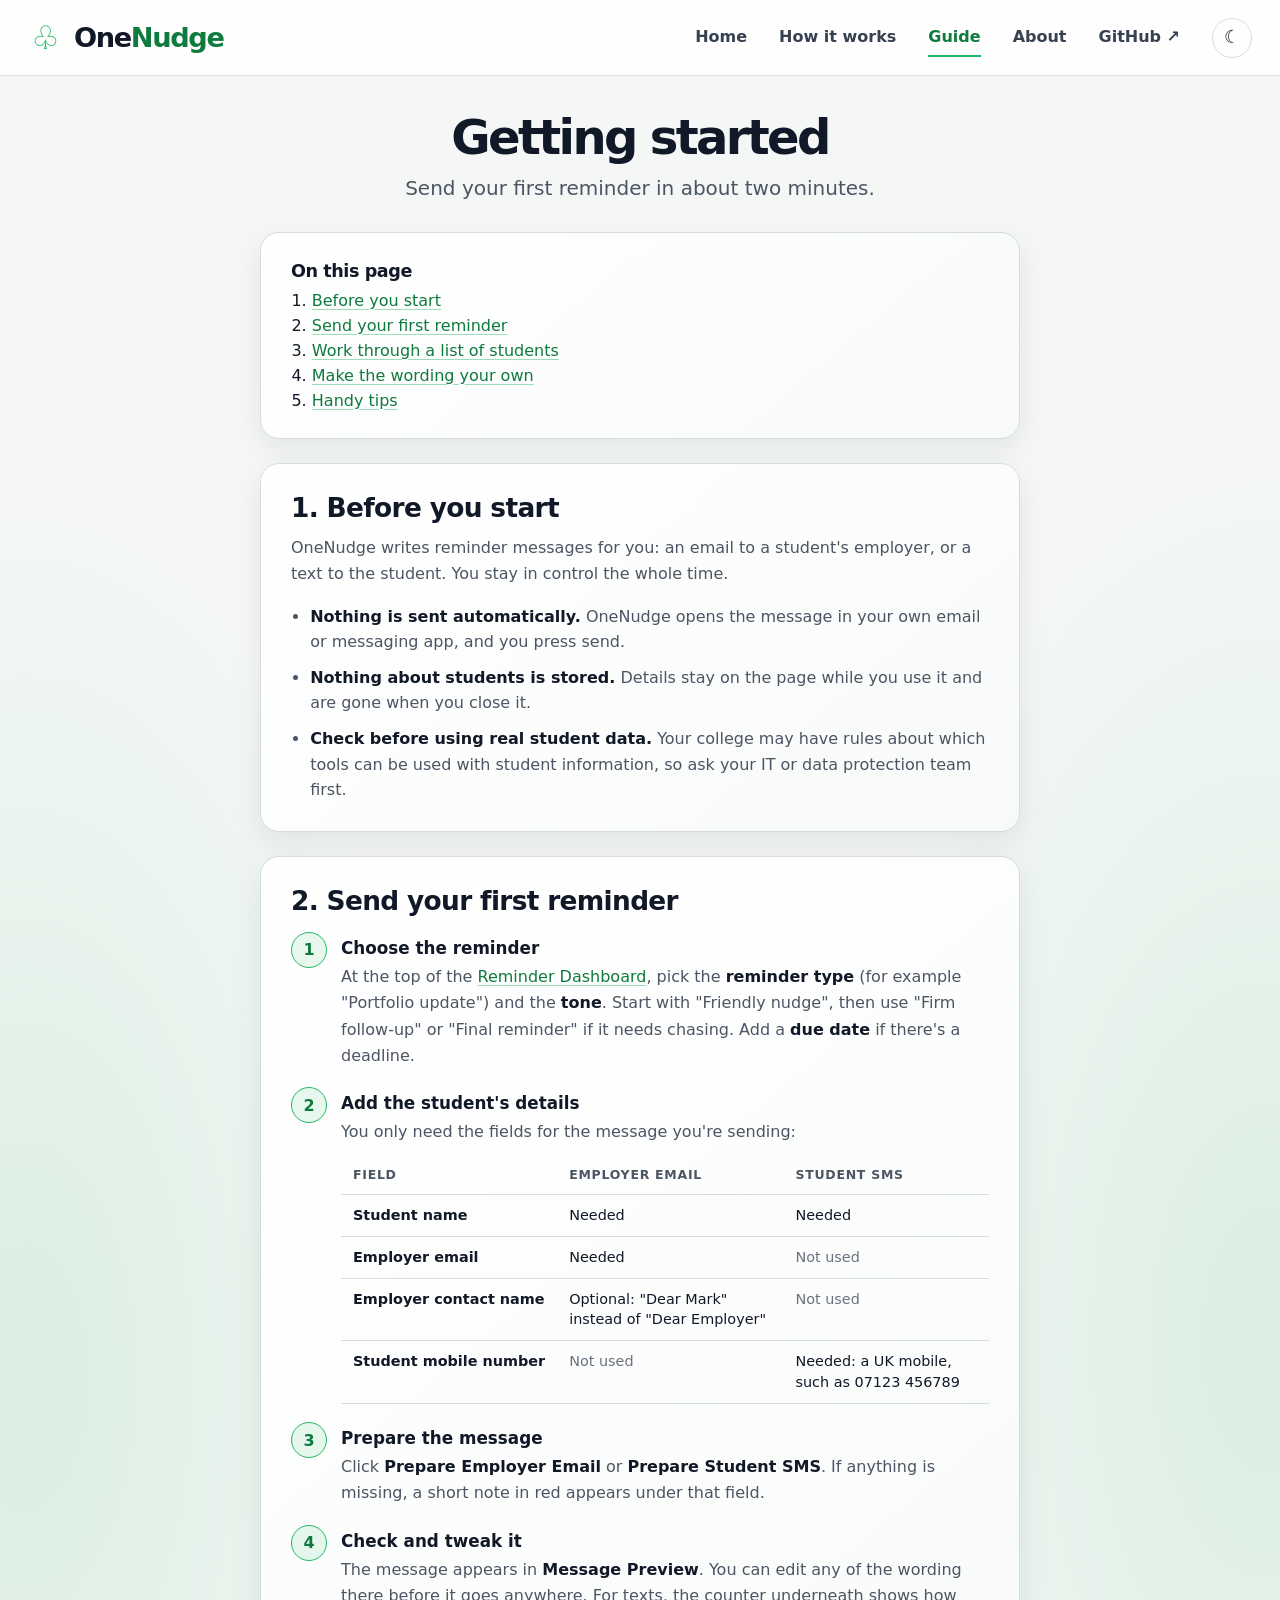
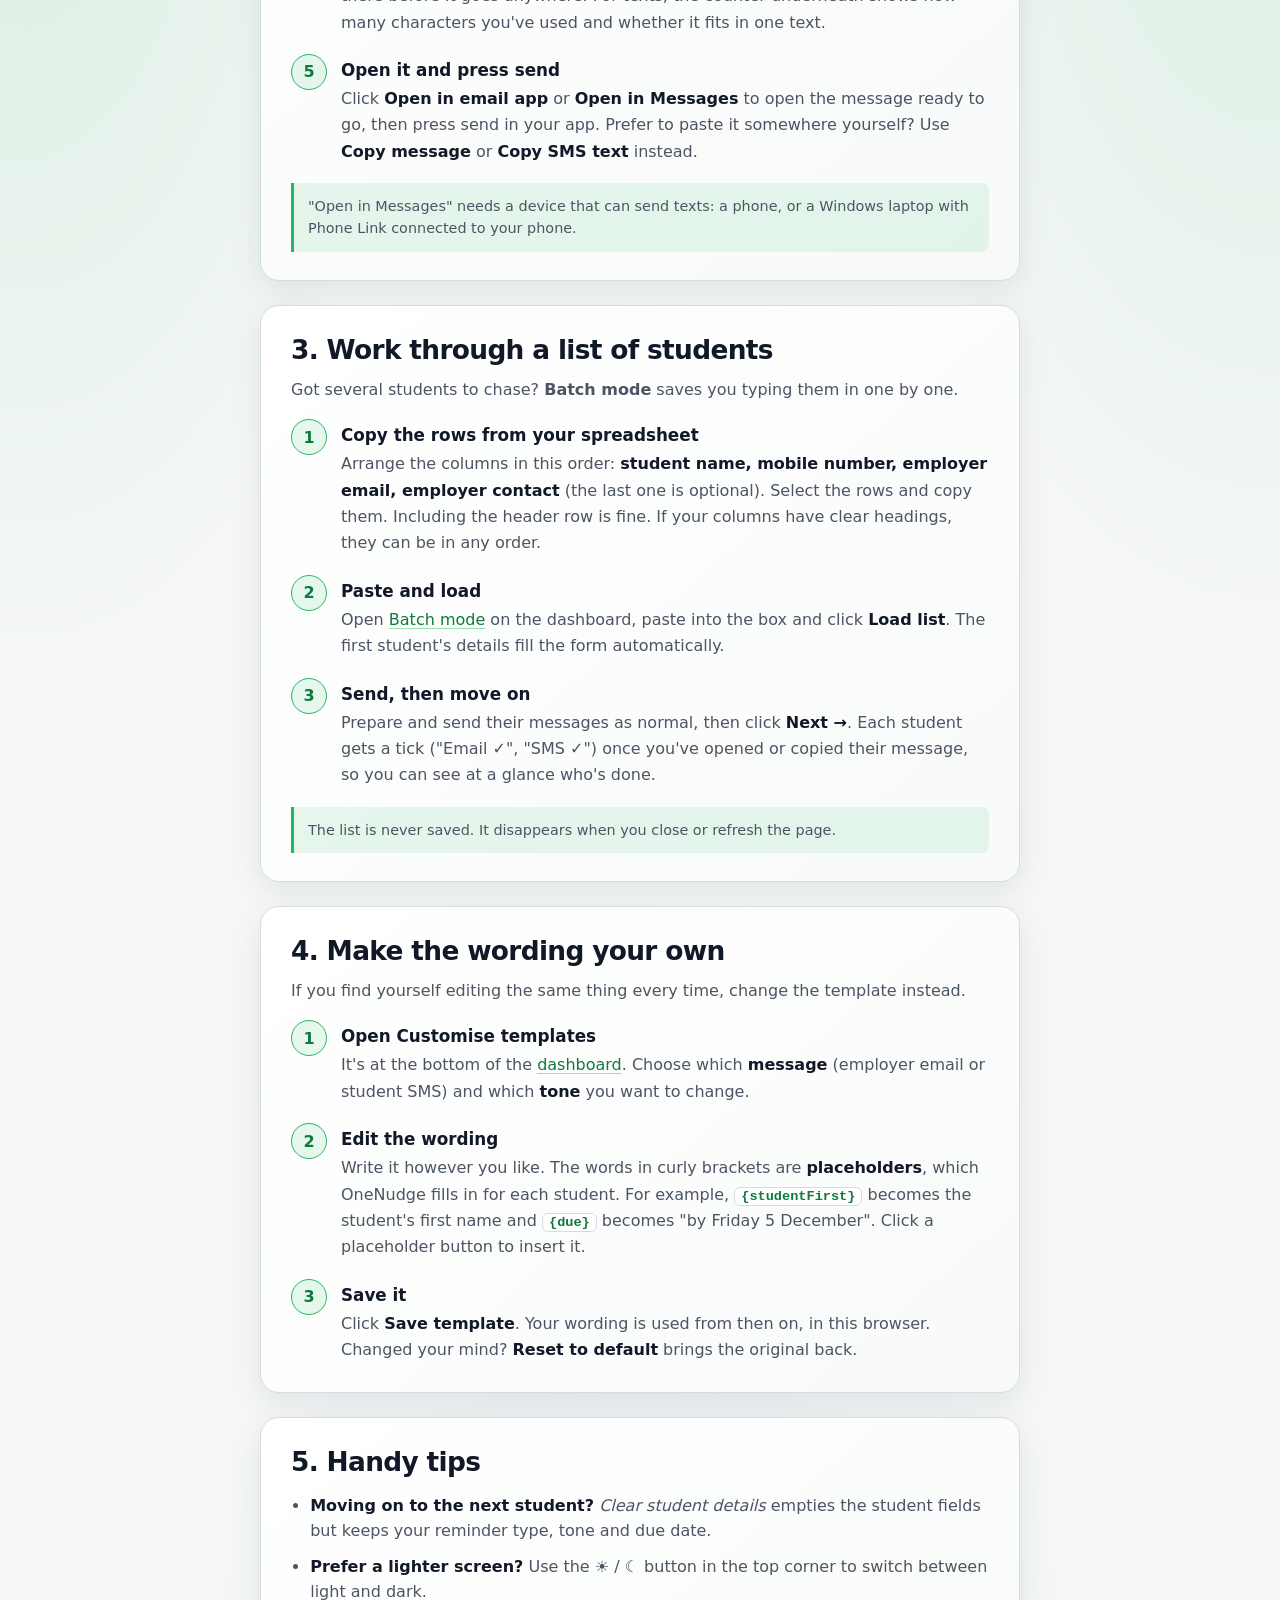
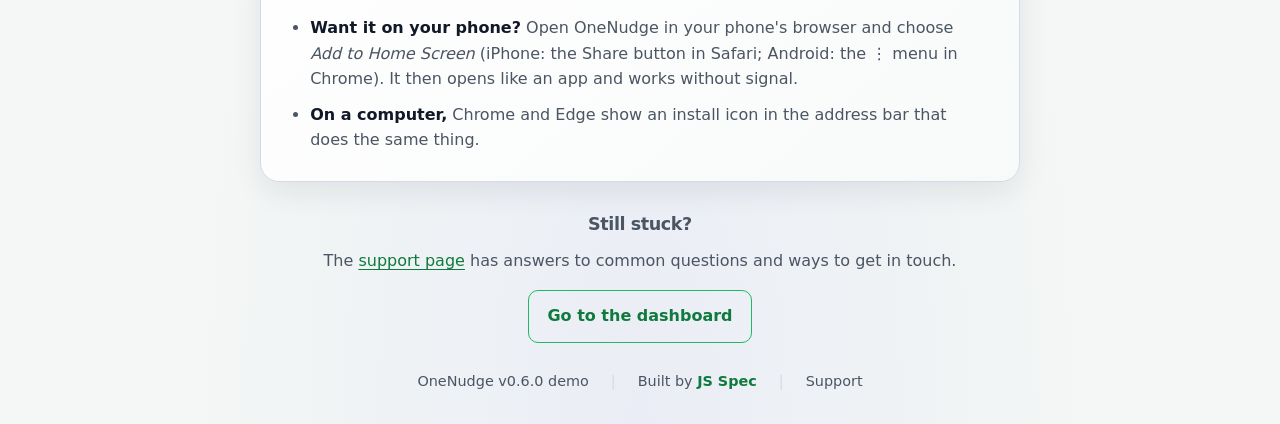
==== guide.html @ 871d06f9 "feat: add getting started guide for new users (v0.6.0) - New guide.html: before you start, sending a" ====
<!DOCTYPE html>
<html lang="en">
<head>
  <meta charset="UTF-8">
  <meta name="viewport" content="width=device-width, initial-scale=1.0">
  <title>Getting started | OneNudge</title>
  <meta name="description" content="A quick guide to OneNudge: send your first apprenticeship reminder in about two minutes.">
  <meta name="theme-color" content="#0c0e14">

  <link rel="icon" href="favicon.svg" type="image/svg+xml">
  <link rel="icon" href="favicon-32.png" sizes="32x32" type="image/png">
  <link rel="apple-touch-icon" href="apple-touch-icon.png">
  <link rel="manifest" href="manifest.webmanifest">

  <script>
    try {
      const theme = localStorage.getItem("onenudge.theme");
      if (theme === "light" || theme === "dark") document.documentElement.dataset.theme = theme;
    } catch {}
  </script>
  <link rel="stylesheet" href="style.css">
  <script src="common.js" defer></script>
</head>
<body>
  <a class="skip-link" href="#main">Skip to content</a>

  <header class="site-header">
    <a class="brand" href="index.html" aria-label="OneNudge home"><span class="brand-icon" aria-hidden="true">♧</span><span>One<span class="accent">Nudge</span></span></a>
    <nav aria-label="Main navigation">
      <a class="nav-link" href="index.html">Home</a>
      <a class="nav-link" href="index.html#how-it-works">How it works</a>
      <a class="nav-link active" href="guide.html" aria-current="page">Guide</a>
      <a class="nav-link" href="index.html#about">About</a>
      <a class="nav-link" href="https://github.com/Jessplayz2021/OneNudge" target="_blank" rel="noopener noreferrer">GitHub ↗</a>
      <button type="button" class="theme-toggle" id="themeToggle" aria-label="Switch to light mode" title="Switch to light mode"><span id="themeIcon" aria-hidden="true">☀&#xFE0E;</span></button>
    </nav>
  </header>

  <main id="main" class="support-page">
    <section class="hero hero-small" aria-labelledby="guide-title">
      <h1 id="guide-title">Getting started</h1>
      <p>Send your first reminder in about two minutes.</p>
    </section>

    <div class="support-content">
      <nav class="reminder-card toc" aria-labelledby="toc-heading">
        <h2 id="toc-heading">On this page</h2>
        <ol>
          <li><a href="#before">Before you start</a></li>
          <li><a href="#first-reminder">Send your first reminder</a></li>
          <li><a href="#batch">Work through a list of students</a></li>
          <li><a href="#templates">Make the wording your own</a></li>
          <li><a href="#tips">Handy tips</a></li>
        </ol>
      </nav>

      <section class="reminder-card guide-section" id="before" aria-labelledby="before-heading">
        <h2 id="before-heading">1. Before you start</h2>
        <p class="support-text">OneNudge writes reminder messages for you: an email to a student's employer, or a text to the student. You stay in control the whole time.</p>
        <ul class="guide-points">
          <li><strong>Nothing is sent automatically.</strong> OneNudge opens the message in your own email or messaging app, and you press send.</li>
          <li><strong>Nothing about students is stored.</strong> Details stay on the page while you use it and are gone when you close it.</li>
          <li><strong>Check before using real student data.</strong> Your college may have rules about which tools can be used with student information, so ask your IT or data protection team first.</li>
        </ul>
      </section>

      <section class="reminder-card guide-section" id="first-reminder" aria-labelledby="first-heading">
        <h2 id="first-heading">2. Send your first reminder</h2>
        <ol class="guide-steps">
          <li>
            <h3>Choose the reminder</h3>
            <p>At the top of the <a href="index.html#dashboard">Reminder Dashboard</a>, pick the <strong>reminder type</strong> (for example "Portfolio update") and the <strong>tone</strong>. Start with "Friendly nudge", then use "Firm follow-up" or "Final reminder" if it needs chasing. Add a <strong>due date</strong> if there's a deadline.</p>
          </li>
          <li>
            <h3>Add the student's details</h3>
            <p>You only need the fields for the message you're sending:</p>
            <div class="table-wrap">
              <table class="guide-table">
                <thead>
                  <tr><th scope="col">Field</th><th scope="col">Employer email</th><th scope="col">Student SMS</th></tr>
                </thead>
                <tbody>
                  <tr><th scope="row">Student name</th><td>Needed</td><td>Needed</td></tr>
                  <tr><th scope="row">Employer email</th><td>Needed</td><td class="muted-cell">Not used</td></tr>
                  <tr><th scope="row">Employer contact name</th><td>Optional: "Dear Mark" instead of "Dear Employer"</td><td class="muted-cell">Not used</td></tr>
                  <tr><th scope="row">Student mobile number</th><td class="muted-cell">Not used</td><td>Needed: a UK mobile, such as 07123 456789</td></tr>
                </tbody>
              </table>
            </div>
          </li>
          <li>
            <h3>Prepare the message</h3>
            <p>Click <strong>Prepare Employer Email</strong> or <strong>Prepare Student SMS</strong>. If anything is missing, a short note in red appears under that field.</p>
          </li>
          <li>
            <h3>Check and tweak it</h3>
            <p>The message appears in <strong>Message Preview</strong>. You can edit any of the wording there before it goes anywhere. For texts, the counter underneath shows how many characters you've used and whether it fits in one text.</p>
          </li>
          <li>
            <h3>Open it and press send</h3>
            <p>Click <strong>Open in email app</strong> or <strong>Open in Messages</strong> to open the message ready to go, then press send in your app. Prefer to paste it somewhere yourself? Use <strong>Copy message</strong> or <strong>Copy SMS text</strong> instead.</p>
          </li>
        </ol>
        <p class="guide-note">"Open in Messages" needs a device that can send texts: a phone, or a Windows laptop with Phone Link connected to your phone.</p>
      </section>

      <section class="reminder-card guide-section" id="batch" aria-labelledby="batch-heading">
        <h2 id="batch-heading">3. Work through a list of students</h2>
        <p class="support-text">Got several students to chase? <strong>Batch mode</strong> saves you typing them in one by one.</p>
        <ol class="guide-steps">
          <li>
            <h3>Copy the rows from your spreadsheet</h3>
            <p>Arrange the columns in this order: <strong>student name, mobile number, employer email, employer contact</strong> (the last one is optional). Select the rows and copy them. Including the header row is fine. If your columns have clear headings, they can be in any order.</p>
          </li>
          <li>
            <h3>Paste and load</h3>
            <p>Open <a href="index.html#batch">Batch mode</a> on the dashboard, paste into the box and click <strong>Load list</strong>. The first student's details fill the form automatically.</p>
          </li>
          <li>
            <h3>Send, then move on</h3>
            <p>Prepare and send their messages as normal, then click <strong>Next →</strong>. Each student gets a tick ("Email ✓", "SMS ✓") once you've opened or copied their message, so you can see at a glance who's done.</p>
          </li>
        </ol>
        <p class="guide-note">The list is never saved. It disappears when you close or refresh the page.</p>
      </section>

      <section class="reminder-card guide-section" id="templates" aria-labelledby="templates-heading">
        <h2 id="templates-heading">4. Make the wording your own</h2>
        <p class="support-text">If you find yourself editing the same thing every time, change the template instead.</p>
        <ol class="guide-steps">
          <li>
            <h3>Open Customise templates</h3>
            <p>It's at the bottom of the <a href="index.html#templates">dashboard</a>. Choose which <strong>message</strong> (employer email or student SMS) and which <strong>tone</strong> you want to change.</p>
          </li>
          <li>
            <h3>Edit the wording</h3>
            <p>Write it however you like. The words in curly brackets are <strong>placeholders</strong>, which OneNudge fills in for each student. For example, <code>{studentFirst}</code> becomes the student's first name and <code>{due}</code> becomes "by Friday 5 December". Click a placeholder button to insert it.</p>
          </li>
          <li>
            <h3>Save it</h3>
            <p>Click <strong>Save template</strong>. Your wording is used from then on, in this browser. Changed your mind? <strong>Reset to default</strong> brings the original back.</p>
          </li>
        </ol>
      </section>

      <section class="reminder-card guide-section" id="tips" aria-labelledby="tips-heading">
        <h2 id="tips-heading">5. Handy tips</h2>
        <ul class="guide-points">
          <li><strong>Moving on to the next student?</strong> <em>Clear student details</em> empties the student fields but keeps your reminder type, tone and due date.</li>
          <li><strong>Prefer a lighter screen?</strong> Use the ☀&#xFE0E; / ☾&#xFE0E; button in the top corner to switch between light and dark.</li>
          <li><strong>Want it on your phone?</strong> Open OneNudge in your phone's browser and choose <em>Add to Home Screen</em> (iPhone: the Share button in Safari; Android: the ⋮ menu in Chrome). It then opens like an app and works without signal.</li>
          <li><strong>On a computer,</strong> Chrome and Edge show an install icon in the address bar that does the same thing.</li>
        </ul>
      </section>

      <section class="support-quiet" aria-labelledby="stuck-heading">
        <h2 id="stuck-heading">Still stuck?</h2>
        <p>The <a href="support.html">support page</a> has answers to common questions and ways to get in touch.</p>
        <p><a class="secondary-button guide-cta" href="index.html#dashboard">Go to the dashboard</a></p>
      </section>
    </div>
  </main>

  <footer><span>OneNudge v0.6.0 demo</span><span class="footer-divider" aria-hidden="true">|</span><span>Built by <a href="https://jsspec.uk" target="_blank" rel="noopener noreferrer">JS Spec</a></span><span class="footer-divider" aria-hidden="true">|</span><a class="footer-quiet" href="support.html">Support</a></footer>
</body>
</html>
---- style.css ----
/* ---------- Theme tokens ---------- */
:root {
  color-scheme: dark;
  --bg: #0c0e14;
  --surface-2: #1d222d;
  --text: #f7f9fc;
  --muted: #aeb6c6;
  --line: #343c4b;
  --input-border: #515968;
  --placeholder: #8d96a7;
  --accent: #7bf3a2;          /* icons, borders, decoration */
  --accent-strong: #4ce68d;
  --accent-text: #7bf3a2;     /* accent used as text: must stay readable */
  --accent-soft: rgba(123, 243, 162, .12);
  --error: #ff8f8f;
  --error-soft: rgba(255, 143, 143, .14);
  --header-bg: rgba(12, 14, 20, .85);
  --header-line: #303441;
  --nav-text: #d5dae4;
  --card-bg: linear-gradient(140deg, rgba(29, 34, 45, .97), rgba(14, 17, 24, .97));
  --card-shadow: 0 16px 50px rgba(0, 0, 0, .23);
  --glow-green: rgba(30, 177, 98, .14);
  --glow-purple: rgba(65, 41, 102, .16);
  --focus-ring: #ffffff;
  --button-text: #07180f;
  --radius: 19px;
}

/* Light theme: chosen with the toggle, or following the system when nothing is chosen. */
:root[data-theme="light"] {
  color-scheme: light;
  --bg: #f4f7f5;
  --surface-2: #ffffff;
  --text: #111827;
  --muted: #4b5563;
  --line: #d5dbe3;
  --input-border: #9aa3b2;
  --placeholder: #6b7280;
  --accent: #22b863;
  --accent-strong: #16a34a;
  --accent-text: #0f7a3d;
  --accent-soft: rgba(34, 184, 99, .1);
  --error: #b42318;
  --error-soft: rgba(180, 35, 24, .12);
  --header-bg: rgba(255, 255, 255, .88);
  --header-line: #dfe4ea;
  --nav-text: #374151;
  --card-bg: linear-gradient(140deg, #ffffff, #f8faf9);
  --card-shadow: 0 10px 30px rgba(15, 23, 42, .08);
  --glow-green: rgba(30, 177, 98, .12);
  --glow-purple: rgba(99, 102, 241, .07);
  --focus-ring: #111827;
}
@media (prefers-color-scheme: light) {
  :root:not([data-theme="dark"]) {
    color-scheme: light;
    --bg: #f4f7f5;
    --surface-2: #ffffff;
    --text: #111827;
    --muted: #4b5563;
    --line: #d5dbe3;
    --input-border: #9aa3b2;
    --placeholder: #6b7280;
    --accent: #22b863;
    --accent-strong: #16a34a;
    --accent-text: #0f7a3d;
    --accent-soft: rgba(34, 184, 99, .1);
    --error: #b42318;
    --error-soft: rgba(180, 35, 24, .12);
    --header-bg: rgba(255, 255, 255, .88);
    --header-line: #dfe4ea;
    --nav-text: #374151;
    --card-bg: linear-gradient(140deg, #ffffff, #f8faf9);
    --card-shadow: 0 10px 30px rgba(15, 23, 42, .08);
    --glow-green: rgba(30, 177, 98, .12);
    --glow-purple: rgba(99, 102, 241, .07);
    --focus-ring: #111827;
  }
}

/* ---------- Base ---------- */
* { box-sizing: border-box; }
[hidden] { display: none !important; }
html { scroll-behavior: smooth; }
body {
  margin: 0; min-height: 100vh; color: var(--text);
  font-family: Inter, ui-sans-serif, system-ui, -apple-system, "Segoe UI", sans-serif;
  background:
    radial-gradient(ellipse 40% 30% at 2% 38%, var(--glow-green), transparent 80%),
    radial-gradient(ellipse 42% 30% at 99% 37%, var(--glow-green), transparent 80%),
    radial-gradient(ellipse 45% 40% at 50% 100%, var(--glow-purple), transparent 80%),
    var(--bg);
}
a { color: inherit; text-decoration: none; }
:focus-visible { outline: 3px solid var(--focus-ring); outline-offset: 3px; }
.visually-hidden { position: absolute; width: 1px; height: 1px; padding: 0; margin: -1px; overflow: hidden; clip: rect(0 0 0 0); white-space: nowrap; border: 0; }
.skip-link { position: absolute; left: 16px; top: -60px; z-index: 10; padding: 10px 16px; border-radius: 10px; background: var(--accent-strong); color: var(--button-text); font-weight: 700; }
.skip-link:focus { top: 12px; }

/* ---------- Header ---------- */
.site-header { display: flex; justify-content: space-between; align-items: center; gap: 20px; min-height: 76px; padding: 15px max(28px, calc((100vw - 1440px) / 2)); border-bottom: 1px solid var(--header-line); background: var(--header-bg); }
.brand { display: flex; align-items: center; gap: 12px; font-size: 1.7rem; font-weight: 800; letter-spacing: -.05em; }
.brand-icon { display: grid; place-items: center; color: var(--accent); font-size: 2rem; width: 34px; }
.accent { color: var(--accent-text); }
nav { display: flex; align-items: center; flex-wrap: wrap; gap: clamp(14px, 3vw, 32px); }
.nav-link { color: var(--nav-text); font-weight: 600; padding: 9px 0; border-bottom: 2px solid transparent; transition: color .2s, border-color .2s; }
.nav-link:hover, .nav-link:focus-visible, .nav-link.active { color: var(--accent-text); border-color: var(--accent); }
.theme-toggle { display: grid; place-items: center; width: 40px; height: 40px; border: 1px solid var(--line); border-radius: 50%; background: transparent; color: var(--text); font-size: 1.1rem; cursor: pointer; transition: border-color .2s, background .2s; }
.theme-toggle:hover { border-color: var(--accent); background: var(--accent-soft); }

/* ---------- Hero ---------- */
main { padding: 32px 22px 10px; }
.hero { text-align: center; margin: 0 auto 36px; }
.hero-icon { color: var(--accent); font-size: 3.6rem; line-height: 1.2; opacity: .85; }
h1 { font-size: clamp(2.8rem, 6vw, 4.1rem); letter-spacing: -.055em; margin: 3px 0 4px; line-height: 1.1; }
.hero p { color: var(--muted); font-size: clamp(1rem, 2vw, 1.25rem); margin: 12px 0 0; }

/* ---------- Cards ---------- */
.dashboard { max-width: 940px; margin: 0 auto; display: grid; gap: 24px; }
.reminder-card { background: var(--card-bg); border: 1px solid var(--line); border-radius: var(--radius); padding: 28px 30px; box-shadow: var(--card-shadow); scroll-margin-top: 16px; }
.main-card { border-color: color-mix(in srgb, var(--accent) 60%, transparent); box-shadow: 0 0 0 1px var(--accent-soft), var(--card-shadow); }
.preview-card { border-color: color-mix(in srgb, var(--accent) 35%, transparent); }
.card-heading { display: flex; align-items: center; gap: 20px; margin-bottom: 26px; }
.card-icon { flex: 0 0 70px; height: 70px; border: 1px solid var(--accent-strong); color: var(--accent-text); border-radius: 16px; display: grid; place-items: center; font-size: 2rem; background: var(--accent-soft); }
h2, .card-title { display: block; margin: 0 0 5px; font-size: clamp(1.35rem, 3vw, 1.65rem); font-weight: 700; letter-spacing: -.025em; }
h3 { margin: 0 0 12px; font-size: 1.15rem; }
.card-heading p, .card-text { display: block; margin: 0; color: var(--muted); line-height: 1.5; }

/* Collapsible cards (batch mode, templates) */
.collapsible > summary { list-style: none; cursor: pointer; position: relative; padding-right: 40px; border-radius: 12px; }
.collapsible > summary::-webkit-details-marker { display: none; }
.collapsible > summary .card-heading { margin-bottom: 0; }
.collapsible > summary::after { content: "▾"; position: absolute; right: 6px; top: 50%; transform: translateY(-50%); color: var(--muted); font-size: 1.3rem; transition: transform .2s; }
.collapsible[open] > summary::after { transform: translateY(-50%) rotate(180deg); }
.collapsible-body { margin-top: 26px; display: grid; gap: 18px; }

/* ---------- Form ---------- */
fieldset { border: 0; margin: 0; padding: 0; min-width: 0; }
.options { display: grid; grid-template-columns: repeat(3, minmax(0, 1fr)); gap: 22px; margin-bottom: 22px; padding-bottom: 22px; border-bottom: 1px solid var(--line); }
.options-2 { grid-template-columns: repeat(2, minmax(0, 1fr)); margin-bottom: 0; padding-bottom: 0; border-bottom: 0; }
.fields { display: grid; grid-template-columns: repeat(2, minmax(0, 1fr)); gap: 22px; }
.field { display: flex; flex-direction: column; gap: 9px; }
label { font-weight: 650; font-size: .96rem; }
.optional { color: var(--muted); font-weight: 500; }
input, select, textarea { width: 100%; min-height: 50px; padding: 13px 15px; border-radius: 10px; background: var(--surface-2); border: 1px solid var(--input-border); color: var(--text); font: inherit; transition: border-color .2s, box-shadow .2s; }
textarea { resize: vertical; line-height: 1.6; }
select { cursor: pointer; }
input::placeholder, textarea::placeholder { color: var(--placeholder); }
input:focus, select:focus, textarea:focus { border-color: var(--accent); outline: 2px solid var(--accent); outline-offset: 1px; box-shadow: 0 0 0 4px var(--accent-soft); }
[aria-invalid="true"] { border-color: var(--error); }
[aria-invalid="true"]:focus { outline-color: var(--error); box-shadow: 0 0 0 4px var(--error-soft); }
.field-error { margin: 0; color: var(--error); font-size: .86rem; line-height: 1.4; }
.hint { margin: 0; color: var(--muted); font-size: .88rem; line-height: 1.5; }

/* ---------- Buttons ---------- */
.button-row { display: grid; grid-template-columns: repeat(2, minmax(0, 1fr)); gap: 16px; margin-top: 26px; }
.primary-button { display: flex; justify-content: center; align-items: center; gap: 12px; width: 100%; padding: 15px 20px; border: 0; border-radius: 10px; background: linear-gradient(90deg, #85f5a5, #4fe58a); color: var(--button-text); font: inherit; font-weight: 800; cursor: pointer; transition: transform .2s, filter .2s, box-shadow .2s; }
.primary-button:hover { transform: translateY(-2px); filter: brightness(1.05); box-shadow: 0 8px 28px rgba(77, 231, 139, .18); }
.primary-button:active { transform: translateY(0); }
.secondary-button { display: inline-flex; justify-content: center; align-items: center; padding: 12px 18px; border: 1px solid var(--accent); border-radius: 10px; background: transparent; color: var(--accent-text); font: inherit; font-weight: 700; cursor: pointer; transition: background .2s, opacity .2s; }
.secondary-button:hover { background: var(--accent-soft); }
.secondary-button:disabled { opacity: .4; cursor: not-allowed; background: transparent; }
.text-button { padding: 8px 4px; border: 0; background: none; color: var(--muted); font: inherit; font-size: .9rem; font-weight: 600; text-decoration: underline; text-underline-offset: 3px; cursor: pointer; }
.text-button:hover { color: var(--text); }
.action-row { display: flex; flex-wrap: wrap; align-items: center; gap: 12px; }
.form-footer { display: flex; justify-content: space-between; align-items: center; gap: 16px; flex-wrap: wrap; margin-top: 14px; }
.form-footer .form-note { margin: 0; text-align: left; }
.form-note { color: var(--muted); text-align: center; font-size: .8rem; margin: 13px 0 0; }
.form-note:empty { display: none; }
.form-note-left { text-align: left; margin: 0; }

/* ---------- Preview ---------- */
.preview-block { display: grid; gap: 14px; padding: 22px 0 4px; border-top: 1px solid var(--line); scroll-margin-top: 16px; }
.preview-block + .preview-block { margin-top: 18px; }
.preview-block h3 { margin: 0; }
.preview-block h3:focus { outline: none; }
.preview-detail { color: var(--muted); margin: 0; }
.preview-detail strong { color: var(--text); }
.sms-length { color: var(--muted); font-size: .85rem; margin: -6px 0 0; }
.sms-disclaimer { color: var(--muted); font-size: .84rem; line-height: 1.5; margin: 22px 0 0; }

/* ---------- Batch mode ---------- */
.batch-queue { display: grid; gap: 14px; }
.batch-nav { display: flex; justify-content: space-between; align-items: center; gap: 12px; }
.batch-position { margin: 0; text-align: center; font-weight: 650; overflow-wrap: anywhere; }
.batch-list { list-style: none; margin: 0; padding: 0; display: grid; gap: 6px; max-height: 320px; overflow-y: auto; }
.batch-item { display: flex; justify-content: space-between; align-items: center; gap: 12px; width: 100%; padding: 10px 14px; border: 1px solid var(--line); border-radius: 10px; background: var(--surface-2); color: var(--text); font: inherit; text-align: left; cursor: pointer; }
.batch-item:hover { border-color: var(--accent); }
.batch-item[aria-current="true"] { border-color: var(--accent); box-shadow: inset 4px 0 0 var(--accent); }
.batch-name { font-weight: 600; overflow-wrap: anywhere; }
.batch-status { flex-shrink: 0; color: var(--muted); font-size: .85rem; }
.batch-status.is-done { color: var(--accent-text); font-weight: 650; }

/* ---------- Template editor ---------- */
.placeholders { display: grid; gap: 10px; }
.placeholder-list { list-style: none; margin: 0; padding: 0; display: grid; grid-template-columns: repeat(2, minmax(0, 1fr)); gap: 8px 18px; color: var(--muted); font-size: .86rem; }
.placeholder-list li { display: flex; align-items: center; gap: 8px; }
.chip { flex-shrink: 0; padding: 4px 9px; border: 1px solid var(--line); border-radius: 999px; background: var(--surface-2); color: var(--accent-text); font: 600 .82rem ui-monospace, "Cascadia Code", Consolas, monospace; cursor: pointer; }
.chip:hover { border-color: var(--accent); }

/* ---------- How it works / About / Footer ---------- */
.how { max-width: 940px; margin: 64px auto 0; text-align: center; scroll-margin-top: 16px; }
.steps { list-style: none; counter-reset: step; margin: 26px 0 0; padding: 0; display: grid; grid-template-columns: repeat(3, minmax(0, 1fr)); gap: 20px; text-align: left; }
.steps li { counter-increment: step; padding: 22px; border: 1px solid var(--line); border-radius: 16px; background: var(--card-bg); }
.steps li::before { content: counter(step); display: grid; place-items: center; width: 36px; height: 36px; margin-bottom: 14px; border-radius: 50%; background: var(--accent-soft); border: 1px solid var(--accent); color: var(--accent-text); font-weight: 800; }
.steps h3 { margin: 0 0 6px; }
.steps p { margin: 0; color: var(--muted); line-height: 1.55; }
.privacy-note { color: var(--muted); font-size: .88rem; line-height: 1.6; margin: 22px auto 0; max-width: 640px; }
.about { max-width: 740px; margin: 60px auto 25px; text-align: center; scroll-margin-top: 16px; }
.about h2 { font-size: 1.3rem; }
.about p { color: var(--muted); line-height: 1.65; }
footer { display: flex; justify-content: center; align-items: center; gap: 22px; padding: 20px 16px 35px; color: var(--muted); font-size: .9rem; }
footer a { color: var(--accent-text); font-weight: 700; }
.footer-divider { color: var(--line); }
footer .footer-quiet { color: var(--muted); font-weight: 500; }
footer .footer-quiet:hover { color: var(--text); text-decoration: underline; text-underline-offset: 3px; }

/* ---------- Support page ---------- */
.hero-small { margin-bottom: 32px; }
.hero-small h1 { font-size: clamp(2.2rem, 5vw, 3rem); }
.support-content { max-width: 760px; margin: 0 auto; display: grid; gap: 24px; }
.support-content h2 { margin-bottom: 14px; }
.support-text, .support-quiet p { margin: 0; color: var(--muted); line-height: 1.65; }
.faq { display: grid; gap: 4px; }
.faq details { border-top: 1px solid var(--line); }
.faq details:first-child { border-top: 0; }
.faq summary { padding: 14px 32px 14px 0; position: relative; font-weight: 650; cursor: pointer; list-style: none; border-radius: 6px; }
.faq summary::-webkit-details-marker { display: none; }
.faq summary::after { content: "+"; position: absolute; right: 4px; top: 50%; transform: translateY(-50%); color: var(--muted); font-size: 1.3rem; font-weight: 400; }
.faq details[open] summary::after { content: "−"; }
.faq details p { margin: 0 0 16px; color: var(--muted); line-height: 1.65; }
.support-links { list-style: none; margin: 18px 0 0; padding: 0; display: grid; gap: 10px; }
.support-links a { color: var(--accent-text); font-weight: 650; text-decoration: underline; text-decoration-color: color-mix(in srgb, var(--accent) 45%, transparent); text-underline-offset: 4px; }
.support-links a:hover { text-decoration-color: currentColor; }
.support-quiet { padding: 8px 30px 0; text-align: center; }
.support-quiet h2 { font-size: 1.1rem; color: var(--muted); }
.support-quiet p + p { margin-top: 10px; }
.support-quiet a { color: var(--accent-text); text-decoration: underline; text-underline-offset: 3px; }
@media (max-width: 650px) { .support-quiet { padding: 4px 8px 0; } }

/* ---------- Guide page ---------- */
nav.toc { display: block; }
.toc h2 { font-size: 1.1rem; margin-bottom: 10px; }
.toc ol { margin: 0; padding-left: 1.3em; display: grid; gap: 6px; }
.toc a, .guide-section a:not(.secondary-button) { color: var(--accent-text); text-decoration: underline; text-underline-offset: 3px; text-decoration-color: color-mix(in srgb, var(--accent) 45%, transparent); }
.toc a:hover, .guide-section a:not(.secondary-button):hover { text-decoration-color: currentColor; }
.guide-section { scroll-margin-top: 16px; }
.guide-section h2 { margin-bottom: 12px; }
.guide-points { margin: 16px 0 0; padding-left: 1.2em; display: grid; gap: 10px; color: var(--muted); line-height: 1.6; }
.guide-points strong { color: var(--text); }
.guide-steps { list-style: none; counter-reset: guide-step; margin: 18px 0 0; padding: 0; display: grid; gap: 20px; }
.guide-steps > li { counter-increment: guide-step; position: relative; padding-left: 50px; }
.guide-steps > li::before { content: counter(guide-step); position: absolute; left: 0; top: -2px; display: grid; place-items: center; width: 34px; height: 34px; border-radius: 50%; background: var(--accent-soft); border: 1px solid var(--accent); color: var(--accent-text); font-weight: 800; }
.guide-steps h3 { margin: 4px 0 6px; font-size: 1.05rem; }
.guide-steps p { margin: 0; color: var(--muted); line-height: 1.65; }
.guide-steps p + .table-wrap, .guide-steps p + p { margin-top: 10px; }
.guide-steps strong { color: var(--text); }
.guide-note { margin: 18px 0 0; padding: 12px 14px; border-left: 3px solid var(--accent); border-radius: 0 8px 8px 0; background: var(--accent-soft); color: var(--muted); font-size: .9rem; line-height: 1.55; }
.table-wrap { overflow-x: auto; }
.guide-table { width: 100%; border-collapse: collapse; font-size: .9rem; }
.guide-table th, .guide-table td { padding: 10px 12px; border-bottom: 1px solid var(--line); text-align: left; vertical-align: top; line-height: 1.45; }
.guide-table thead th { color: var(--muted); font-size: .78rem; letter-spacing: .06em; text-transform: uppercase; }
.guide-table tbody th { font-weight: 650; white-space: nowrap; }
.guide-table .muted-cell { color: var(--placeholder); }
code { padding: 1px 6px; border-radius: 6px; background: var(--surface-2); border: 1px solid var(--line); color: var(--accent-text); font: 600 .85em ui-monospace, "Cascadia Code", Consolas, monospace; }
.guide-cta { margin-top: 6px; text-decoration: none !important; }
.dashboard-hint { margin: 10px 0 0; color: var(--muted); font-size: .95rem; }
.dashboard-hint a, .inline-link { color: var(--accent-text); text-decoration: underline; text-underline-offset: 3px; }
.hero .dashboard-hint { margin-top: 10px; font-size: .95rem; }
@media (max-width: 650px) {
  .guide-steps > li { padding-left: 44px; }
  .guide-table tbody th { white-space: normal; }
}

/* ---------- Small screens ---------- */
@media (max-width: 760px) {
  .options, .steps { grid-template-columns: 1fr; }
  .placeholder-list { grid-template-columns: 1fr; }
}
@media (max-width: 650px) {
  .site-header { flex-wrap: wrap; justify-content: center; padding: 15px 16px; }
  .brand { font-size: 1.5rem; }
  nav { width: 100%; justify-content: center; gap: 10px 18px; }
  main { padding: 25px 16px; }
  .hero { margin-bottom: 28px; }
  .reminder-card { padding: 22px 18px; }
  .card-heading { gap: 14px; }
  .card-icon { flex-basis: 54px; height: 54px; font-size: 1.5rem; }
  .fields, .options-2, .button-row { grid-template-columns: 1fr; gap: 18px; }
  .action-row .secondary-button { flex: 1 1 100%; }
  .batch-nav .secondary-button { padding: 10px 12px; }
}
@media (prefers-reduced-motion: reduce) {
  *, *::before, *::after { scroll-behavior: auto !important; transition: none !important; }
}
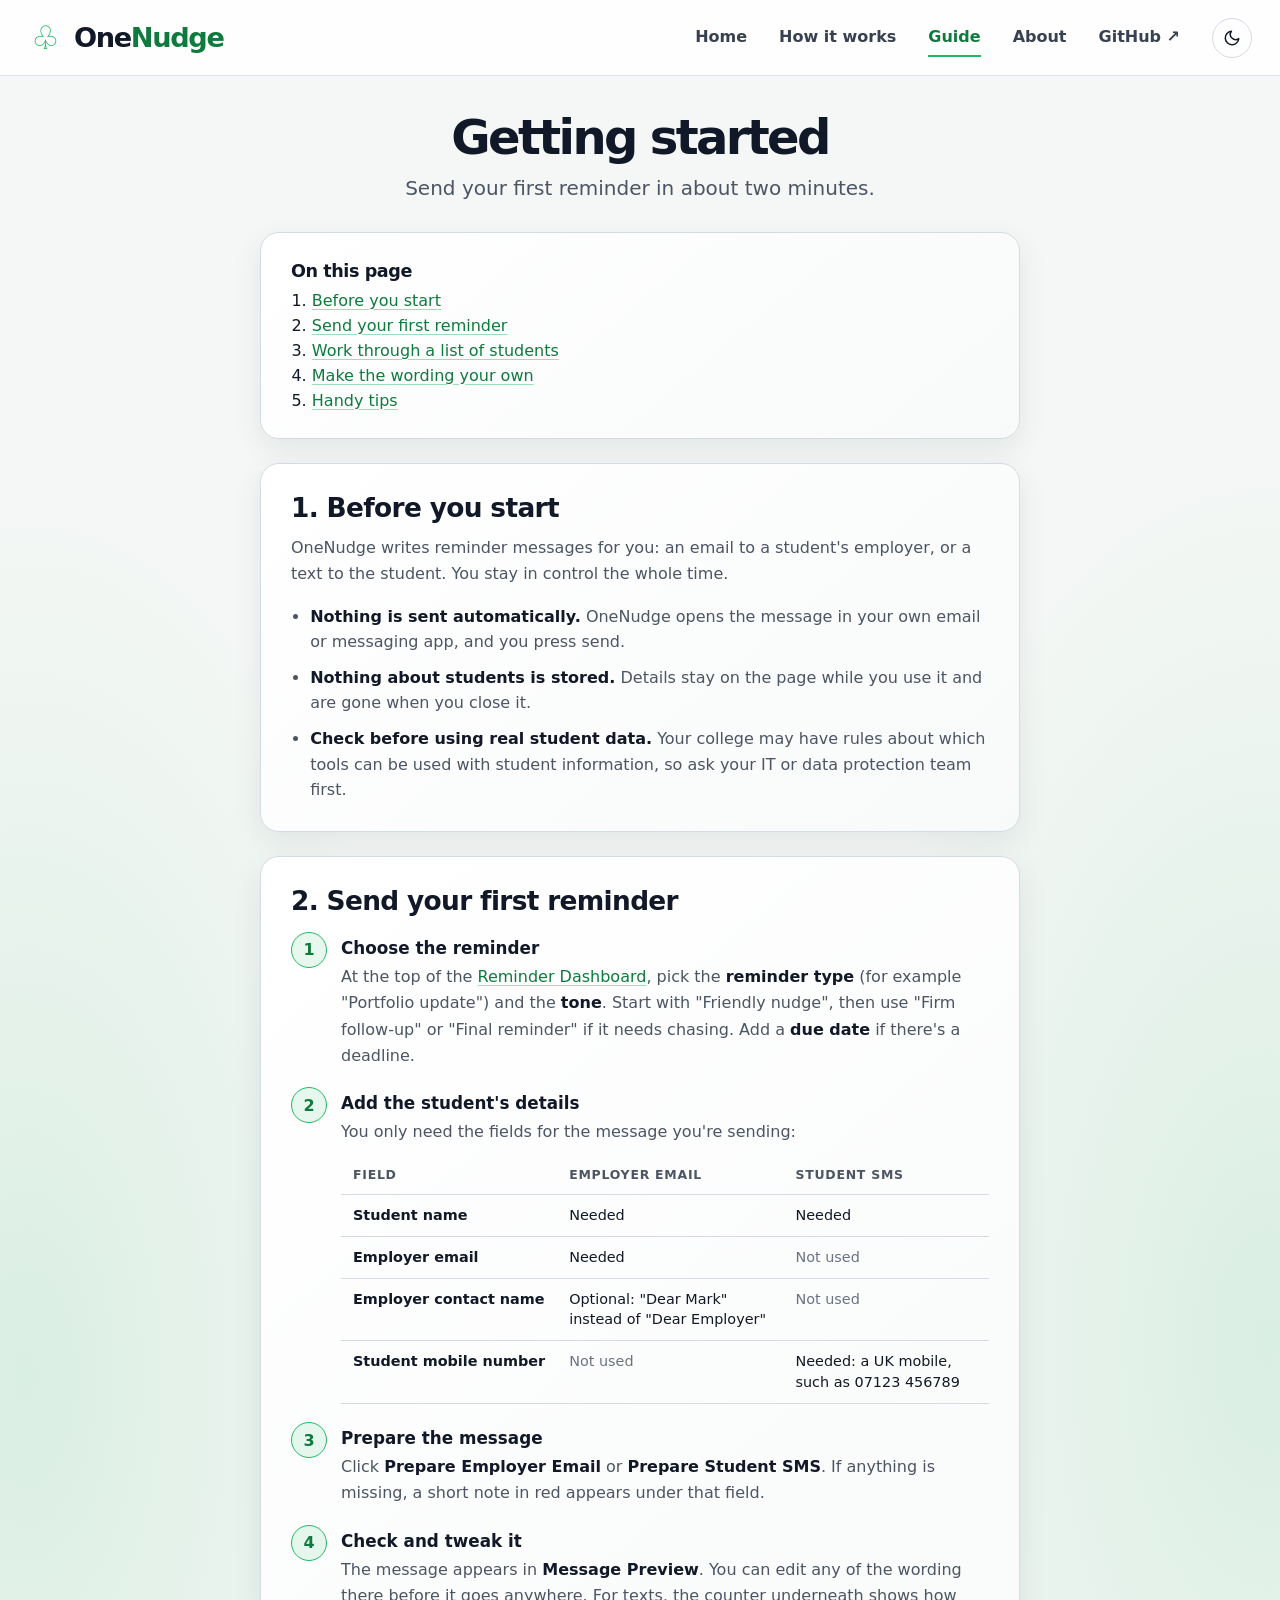
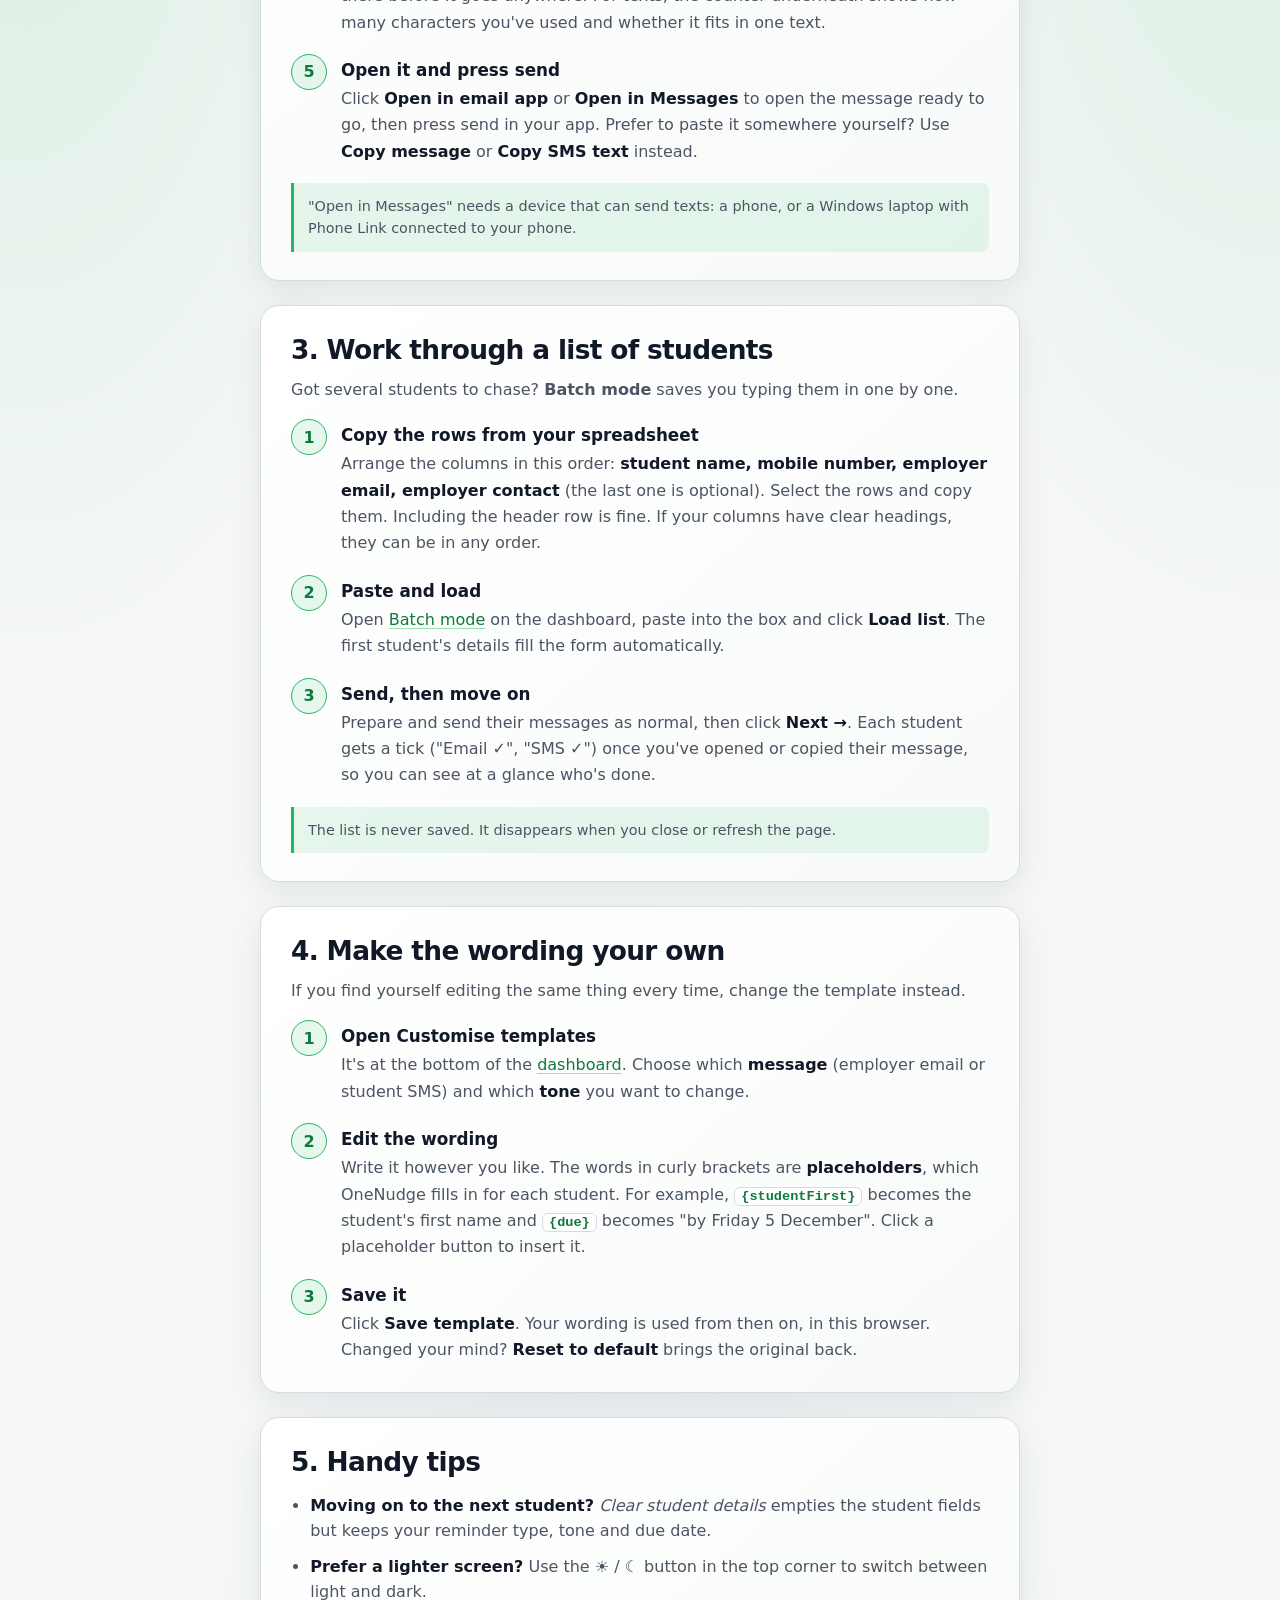
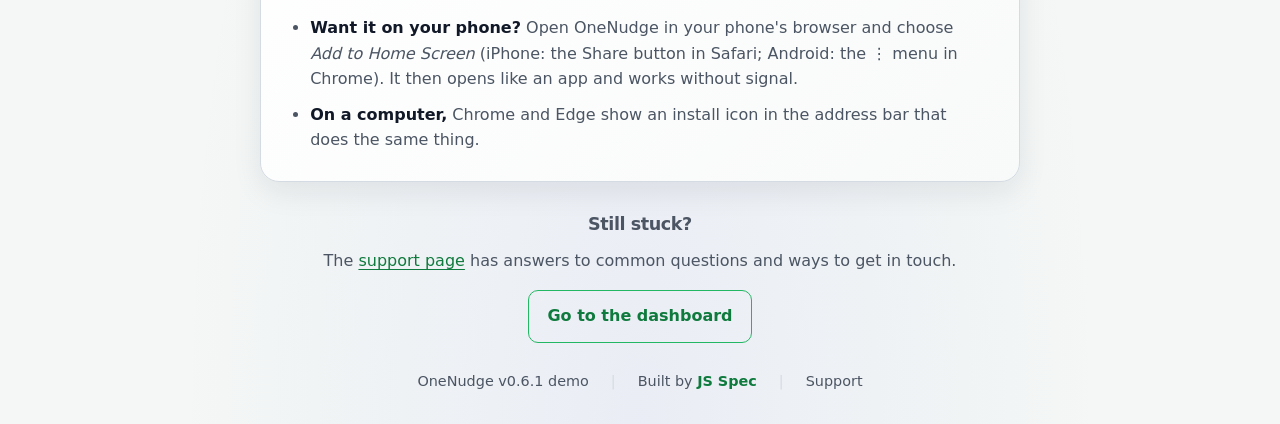
==== commit ef2462ca: "fix: centre theme toggle icon and align date input on iPhone (v0.6.1) - Replace the text sun/moon gl" ====
--- a/guide.html
+++ b/guide.html
@@ -32,7 +32,10 @@
       <a class="nav-link active" href="guide.html" aria-current="page">Guide</a>
       <a class="nav-link" href="index.html#about">About</a>
       <a class="nav-link" href="https://github.com/Jessplayz2021/OneNudge" target="_blank" rel="noopener noreferrer">GitHub ↗</a>
-      <button type="button" class="theme-toggle" id="themeToggle" aria-label="Switch to light mode" title="Switch to light mode"><span id="themeIcon" aria-hidden="true">☀&#xFE0E;</span></button>
+      <button type="button" class="theme-toggle" id="themeToggle" aria-label="Switch to light mode" title="Switch to light mode">
+        <svg class="icon-sun" viewBox="0 0 24 24" aria-hidden="true" focusable="false"><circle cx="12" cy="12" r="4"/><path d="M12 2v2M12 20v2M4.93 4.93l1.41 1.41M17.66 17.66l1.41 1.41M2 12h2M20 12h2M4.93 19.07l1.41-1.41M17.66 6.34l1.41-1.41"/></svg>
+        <svg class="icon-moon" viewBox="0 0 24 24" aria-hidden="true" focusable="false"><path d="M21 12.79A9 9 0 1 1 11.21 3 7 7 0 0 0 21 12.79z"/></svg>
+      </button>
     </nav>
   </header>
 
@@ -161,6 +164,6 @@
     </div>
   </main>
 
-  <footer><span>OneNudge v0.6.0 demo</span><span class="footer-divider" aria-hidden="true">|</span><span>Built by <a href="https://jsspec.uk" target="_blank" rel="noopener noreferrer">JS Spec</a></span><span class="footer-divider" aria-hidden="true">|</span><a class="footer-quiet" href="support.html">Support</a></footer>
+  <footer><span>OneNudge v0.6.1 demo</span><span class="footer-divider" aria-hidden="true">|</span><span>Built by <a href="https://jsspec.uk" target="_blank" rel="noopener noreferrer">JS Spec</a></span><span class="footer-divider" aria-hidden="true">|</span><a class="footer-quiet" href="support.html">Support</a></footer>
 </body>
 </html>
--- a/style.css
+++ b/style.css
@@ -105,8 +105,11 @@
 nav { display: flex; align-items: center; flex-wrap: wrap; gap: clamp(14px, 3vw, 32px); }
 .nav-link { color: var(--nav-text); font-weight: 600; padding: 9px 0; border-bottom: 2px solid transparent; transition: color .2s, border-color .2s; }
 .nav-link:hover, .nav-link:focus-visible, .nav-link.active { color: var(--accent-text); border-color: var(--accent); }
-.theme-toggle { display: grid; place-items: center; width: 40px; height: 40px; border: 1px solid var(--line); border-radius: 50%; background: transparent; color: var(--text); font-size: 1.1rem; cursor: pointer; transition: border-color .2s, background .2s; }
+.theme-toggle { display: grid; place-items: center; flex-shrink: 0; width: 40px; height: 40px; padding: 0; line-height: 0; border: 1px solid var(--line); border-radius: 50%; background: transparent; color: var(--text); cursor: pointer; transition: border-color .2s, background .2s; -webkit-appearance: none; appearance: none; }
 .theme-toggle:hover { border-color: var(--accent); background: var(--accent-soft); }
+.theme-toggle svg { display: block; width: 18px; height: 18px; fill: none; stroke: currentColor; stroke-width: 2; stroke-linecap: round; stroke-linejoin: round; }
+.theme-toggle .icon-moon, .theme-toggle[data-current="light"] .icon-sun { display: none; }
+.theme-toggle[data-current="light"] .icon-moon { display: block; }
 
 /* ---------- Hero ---------- */
 main { padding: 32px 22px 10px; }
@@ -144,6 +147,12 @@
 .optional { color: var(--muted); font-weight: 500; }
 input, select, textarea { width: 100%; min-height: 50px; padding: 13px 15px; border-radius: 10px; background: var(--surface-2); border: 1px solid var(--input-border); color: var(--text); font: inherit; transition: border-color .2s, box-shadow .2s; }
 textarea { resize: vertical; line-height: 1.6; }
+/* iOS Safari draws date inputs its own way (shorter, centred text, collapses when empty).
+   This only applies on iOS, so other browsers keep their normal date picker styling. */
+@supports (-webkit-touch-callout: none) {
+  input[type="date"] { -webkit-appearance: none; appearance: none; display: block; height: 50px; line-height: 22px; text-align: left; }
+  input[type="date"]::-webkit-date-and-time-value { text-align: left; margin: 0; min-height: 22px; }
+}
 select { cursor: pointer; }
 input::placeholder, textarea::placeholder { color: var(--placeholder); }
 input:focus, select:focus, textarea:focus { border-color: var(--accent); outline: 2px solid var(--accent); outline-offset: 1px; box-shadow: 0 0 0 4px var(--accent-soft); }
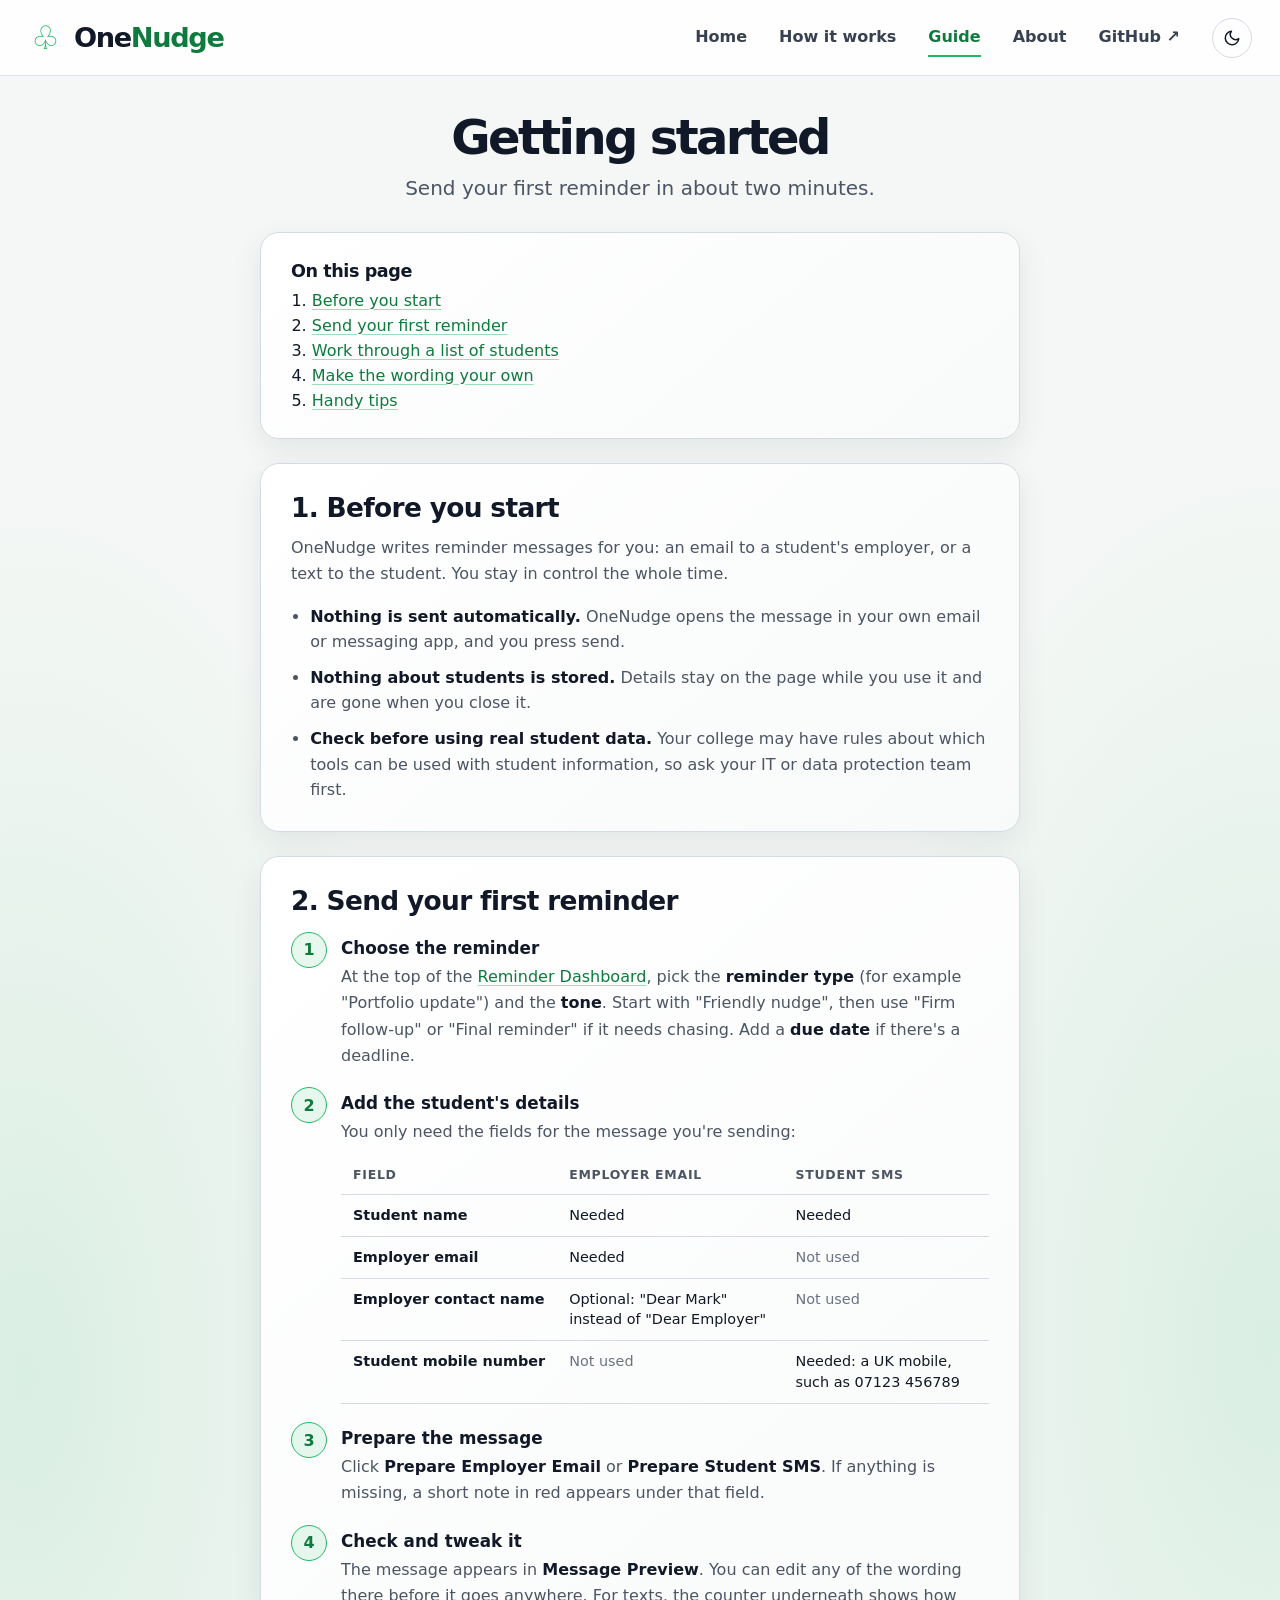
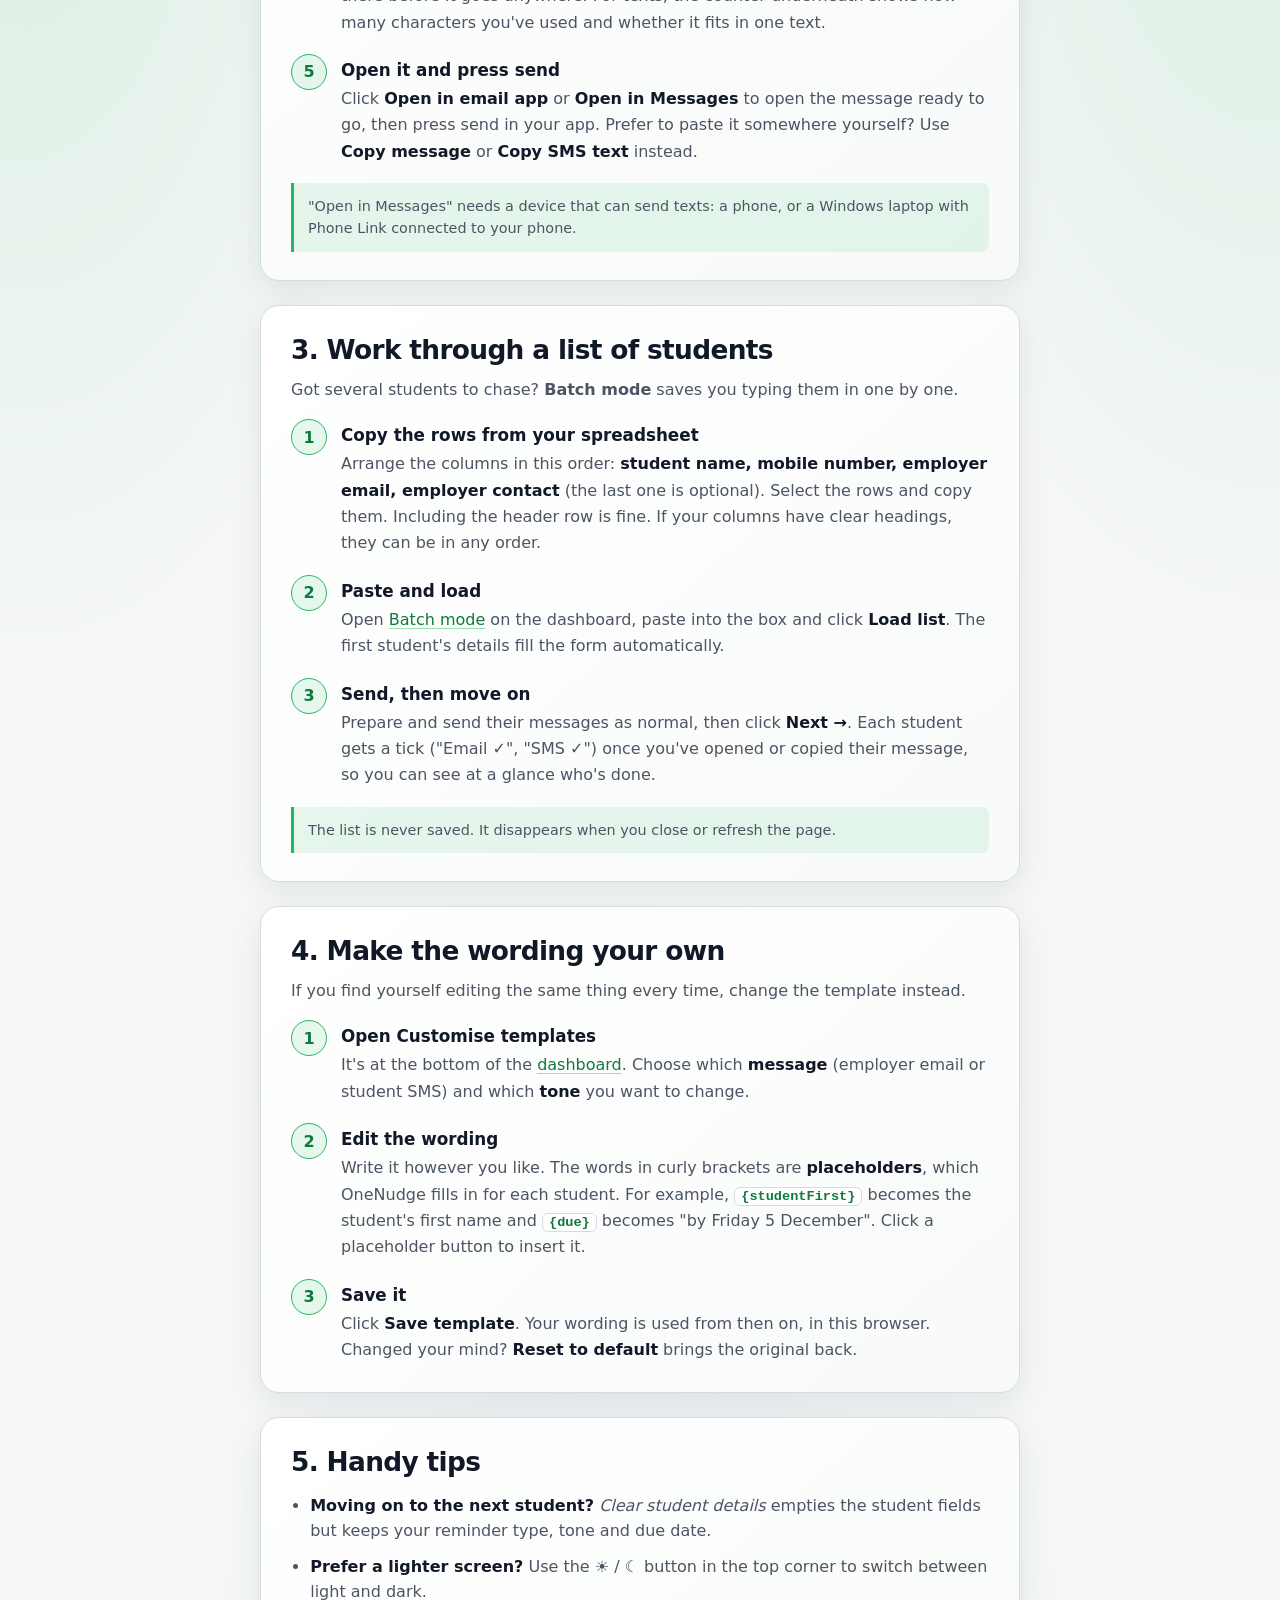
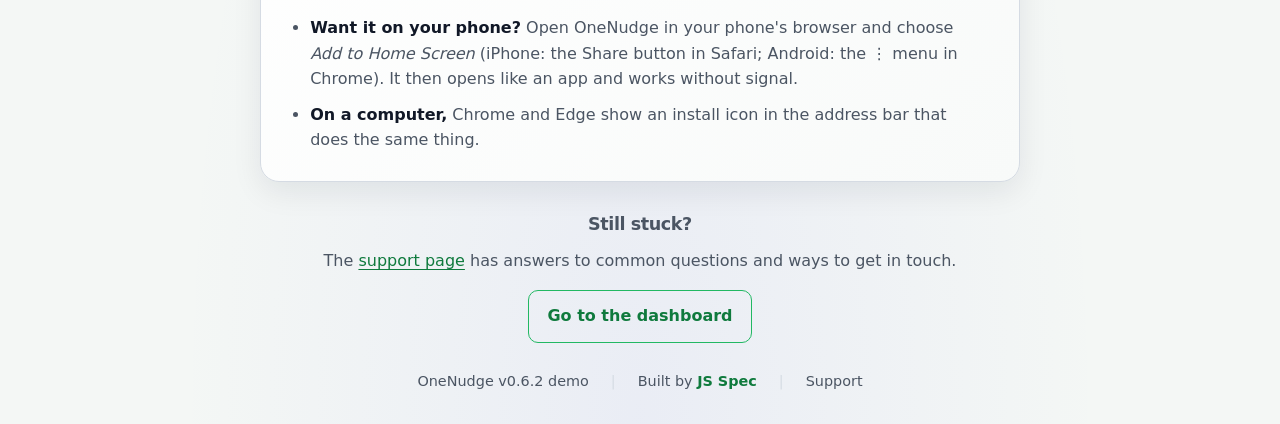
==== commit 39814160: "fix: pin theme toggle icon to the exact centre on iOS (v0.6.2) iOS Safari doesn't reliably centre co" ====
--- a/guide.html
+++ b/guide.html
@@ -164,6 +164,6 @@
     </div>
   </main>
 
-  <footer><span>OneNudge v0.6.1 demo</span><span class="footer-divider" aria-hidden="true">|</span><span>Built by <a href="https://jsspec.uk" target="_blank" rel="noopener noreferrer">JS Spec</a></span><span class="footer-divider" aria-hidden="true">|</span><a class="footer-quiet" href="support.html">Support</a></footer>
+  <footer><span>OneNudge v0.6.2 demo</span><span class="footer-divider" aria-hidden="true">|</span><span>Built by <a href="https://jsspec.uk" target="_blank" rel="noopener noreferrer">JS Spec</a></span><span class="footer-divider" aria-hidden="true">|</span><a class="footer-quiet" href="support.html">Support</a></footer>
 </body>
 </html>
--- a/style.css
+++ b/style.css
@@ -105,9 +105,10 @@
 nav { display: flex; align-items: center; flex-wrap: wrap; gap: clamp(14px, 3vw, 32px); }
 .nav-link { color: var(--nav-text); font-weight: 600; padding: 9px 0; border-bottom: 2px solid transparent; transition: color .2s, border-color .2s; }
 .nav-link:hover, .nav-link:focus-visible, .nav-link.active { color: var(--accent-text); border-color: var(--accent); }
-.theme-toggle { display: grid; place-items: center; flex-shrink: 0; width: 40px; height: 40px; padding: 0; line-height: 0; border: 1px solid var(--line); border-radius: 50%; background: transparent; color: var(--text); cursor: pointer; transition: border-color .2s, background .2s; -webkit-appearance: none; appearance: none; }
+.theme-toggle { position: relative; display: block; flex-shrink: 0; width: 40px; height: 40px; margin: 0; padding: 0; line-height: 0; border: 1px solid var(--line); border-radius: 50%; background: transparent; color: var(--text); cursor: pointer; transition: border-color .2s, background .2s; -webkit-appearance: none; appearance: none; }
 .theme-toggle:hover { border-color: var(--accent); background: var(--accent-soft); }
-.theme-toggle svg { display: block; width: 18px; height: 18px; fill: none; stroke: currentColor; stroke-width: 2; stroke-linecap: round; stroke-linejoin: round; }
+/* Pinned to the exact centre: iOS Safari doesn't reliably centre content inside a <button> with grid/flex. */
+.theme-toggle svg { position: absolute; top: 50%; left: 50%; transform: translate(-50%, -50%); display: block; width: 18px; height: 18px; margin: 0; fill: none; stroke: currentColor; stroke-width: 2; stroke-linecap: round; stroke-linejoin: round; }
 .theme-toggle .icon-moon, .theme-toggle[data-current="light"] .icon-sun { display: none; }
 .theme-toggle[data-current="light"] .icon-moon { display: block; }
 
